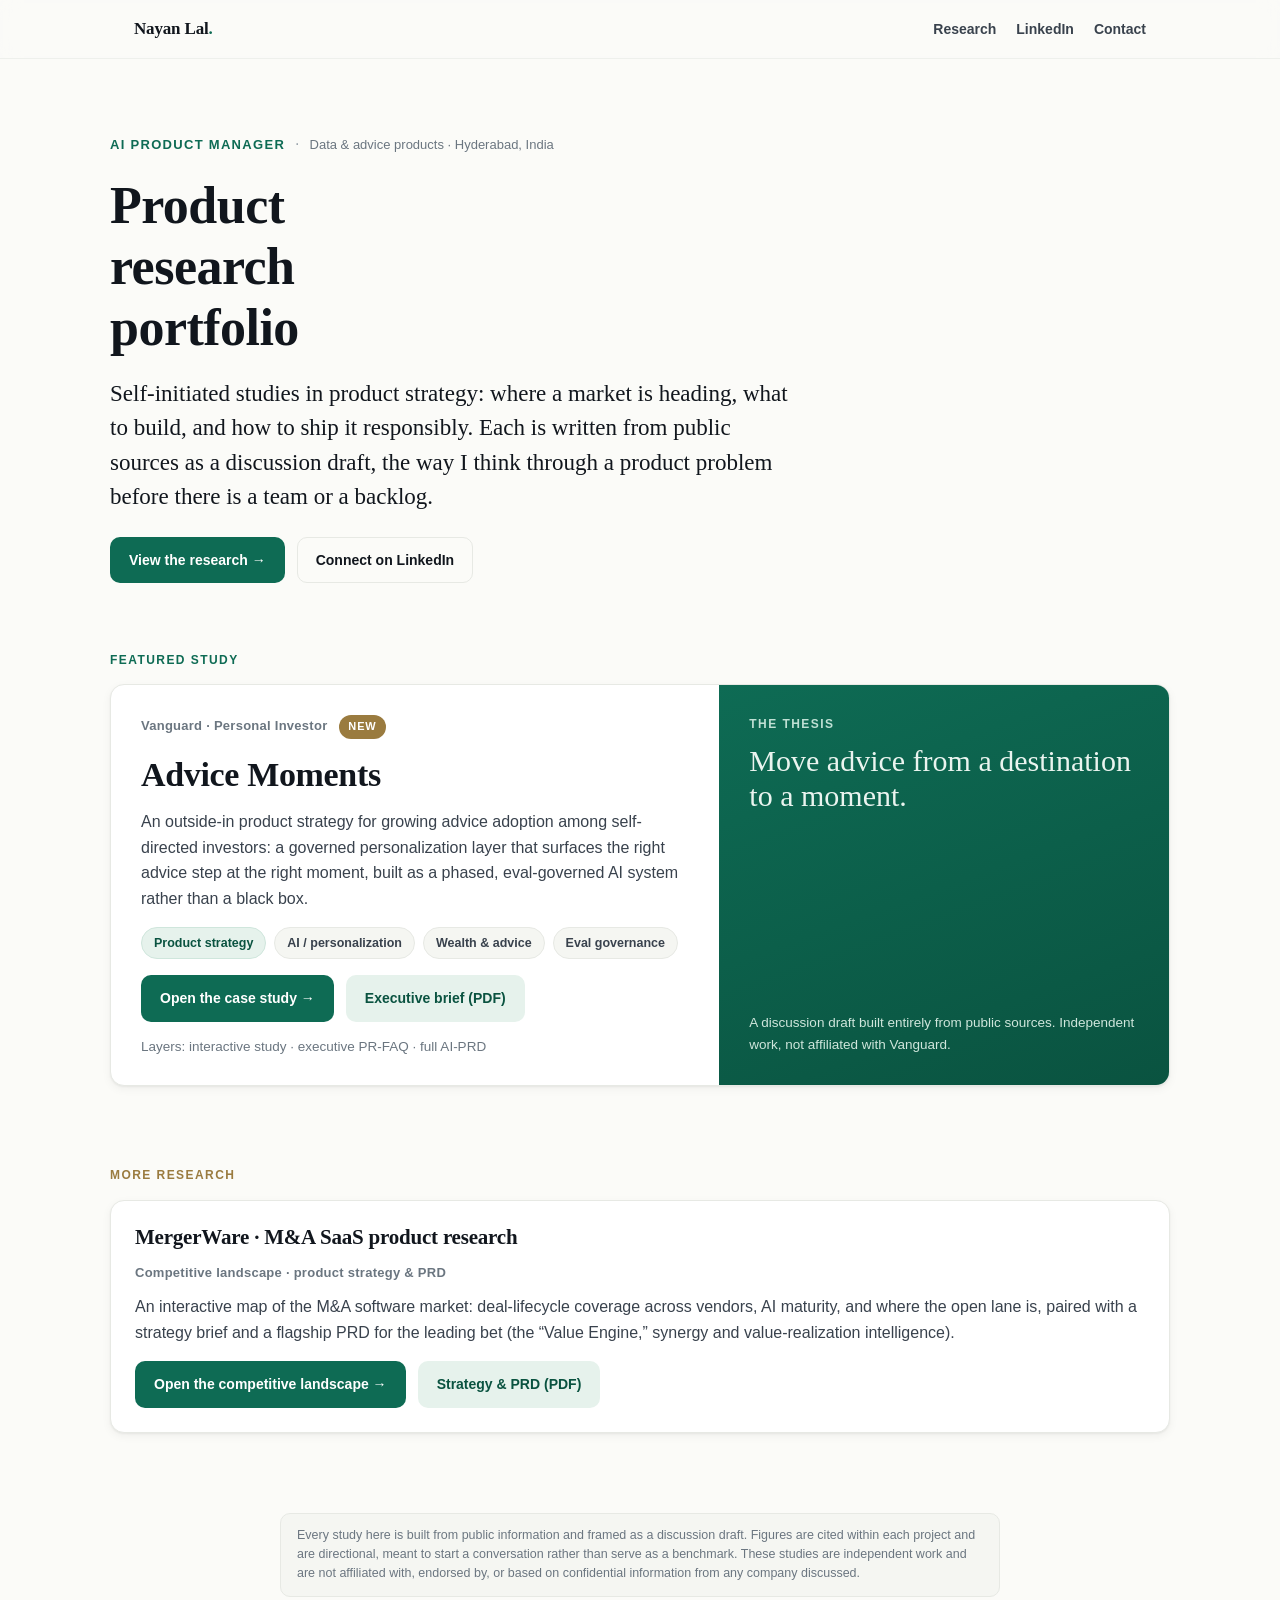
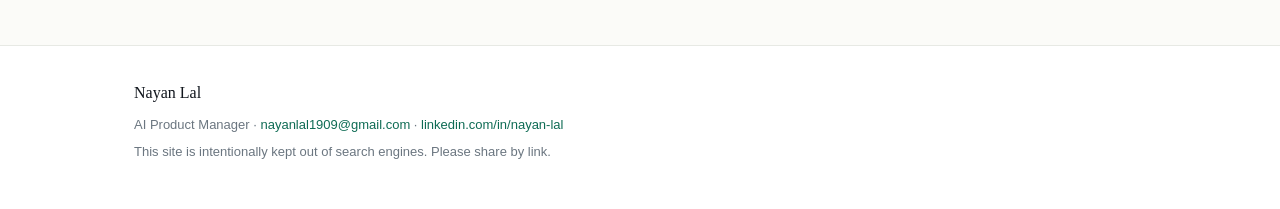
==== index.html @ 8f36b63a "Initialize pm-portfolio: design system, landing, Vanguard study; carry over MergerWare - Shared edit" ====
<!DOCTYPE html>
<html lang="en">
<head>
<meta charset="utf-8" />
<meta name="viewport" content="width=device-width, initial-scale=1" />
<meta name="robots" content="noindex" />
<title>Nayan Lal · Product research portfolio</title>
<meta name="description" content="Self-initiated product strategy and research studies by Nayan Lal, AI Product Manager. Built from public sources as discussion drafts." />
<link rel="preconnect" href="https://fonts.googleapis.com">
<link rel="stylesheet" href="./assets/site.css" />
<style>
  .hero{padding:72px 0 28px}
  .hero h1{max-width:14ch}
  .hero .lede{max-width:60ch;margin-bottom:22px}
  .ident{display:flex;align-items:baseline;gap:10px;flex-wrap:wrap;margin-bottom:18px}
  .ident .role{font-size:13px;font-weight:700;letter-spacing:.10em;text-transform:uppercase;color:var(--accent)}
  .ident .sep{color:var(--faint)}
  .ident .loc{font-size:13px;color:var(--muted)}
  .feature{display:grid;grid-template-columns:1.15fr .85fr;gap:0;overflow:hidden;padding:0}
  .feature .body{padding:30px 30px 28px}
  .feature .side{background:linear-gradient(160deg,#0e6b54,#0a5340);color:#eaf4ef;padding:30px;display:flex;flex-direction:column;justify-content:space-between}
  .feature .side .k{font-size:12px;font-weight:700;letter-spacing:.12em;text-transform:uppercase;color:#bfe0d4}
  .feature .side .big{font-family:var(--serif);font-size:30px;line-height:1.15;margin:10px 0 0}
  .feature .side .sub{font-size:13.5px;color:#cfe6dc;margin-top:auto;padding-top:18px}
  .feature h2{margin-top:6px}
  @media(max-width:760px){.feature{grid-template-columns:1fr}.feature .side{order:-1}}
  .label-new{display:inline-block;font-size:11px;font-weight:700;letter-spacing:.08em;text-transform:uppercase;color:#fff;background:var(--gold);padding:3px 9px;border-radius:999px;vertical-align:middle;margin-left:8px}
  .proj h2{font-size:21px}
  .links-row{display:flex;gap:18px;flex-wrap:wrap;margin-top:14px;font-size:13.5px;color:var(--muted)}
</style>
</head>
<body>

<header class="site-header">
  <div class="wrap bar">
    <div class="brand"><a href="./">Nayan Lal<span class="dot">.</span></a></div>
    <nav class="navlinks">
      <a href="#research">Research</a>
      <a class="hide-sm" href="https://www.linkedin.com/in/nayan-lal" target="_blank" rel="noopener">LinkedIn</a>
      <a href="mailto:nayanlal1909@gmail.com">Contact</a>
    </nav>
  </div>
</header>

<main>
  <section class="wrap hero">
    <div class="ident reveal">
      <span class="role">AI Product Manager</span>
      <span class="sep">·</span>
      <span class="loc">Data &amp; advice products · Hyderabad, India</span>
    </div>
    <h1 class="reveal">Product research portfolio</h1>
    <p class="lede reveal">Self-initiated studies in product strategy: where a market is heading, what to build, and how to ship it responsibly. Each is written from public sources as a discussion draft, the way I think through a product problem before there is a team or a backlog.</p>
    <div class="btns reveal">
      <a class="btn primary" href="#research">View the research →</a>
      <a class="btn line" href="https://www.linkedin.com/in/nayan-lal" target="_blank" rel="noopener">Connect on LinkedIn</a>
    </div>
  </section>

  <section class="wrap section--tight" id="research">
    <p class="eyebrow reveal">Featured study</p>

    <article class="card feature reveal">
      <div class="body">
        <p class="kicker">Vanguard · Personal Investor <span class="label-new">New</span></p>
        <h2>Advice Moments</h2>
        <p>An outside-in product strategy for growing advice adoption among self-directed investors: a governed personalization layer that surfaces the right advice step at the right moment, built as a phased, eval-governed AI system rather than a black box.</p>
        <div class="chips" style="margin-bottom:16px">
          <span class="chip accent">Product strategy</span>
          <span class="chip">AI / personalization</span>
          <span class="chip">Wealth &amp; advice</span>
          <span class="chip">Eval governance</span>
        </div>
        <div class="btns">
          <a class="btn primary" href="./research/vanguard/">Open the case study →</a>
          <a class="btn ghost" href="./research/vanguard/Nayan_Lal_Vanguard_Advice_Moments_Brief.pdf" target="_blank" rel="noopener">Executive brief (PDF)</a>
        </div>
        <div class="links-row">
          <span>Layers: interactive study · executive PR-FAQ · full AI-PRD</span>
        </div>
      </div>
      <div class="side">
        <div>
          <div class="k">The thesis</div>
          <div class="big">Move advice from a destination to a moment.</div>
        </div>
        <div class="sub">A discussion draft built entirely from public sources. Independent work, not affiliated with Vanguard.</div>
      </div>
    </article>
  </section>

  <section class="wrap section--tight">
    <p class="eyebrow gold reveal">More research</p>
    <article class="card proj reveal">
      <h2>MergerWare · M&amp;A SaaS product research</h2>
      <p class="kicker" style="margin-bottom:10px">Competitive landscape · product strategy &amp; PRD</p>
      <p>An interactive map of the M&amp;A software market: deal-lifecycle coverage across vendors, AI maturity, and where the open lane is, paired with a strategy brief and a flagship PRD for the leading bet (the “Value Engine,” synergy and value-realization intelligence).</p>
      <div class="btns">
        <a class="btn primary" href="./research/mergerware/">Open the competitive landscape →</a>
        <a class="btn ghost" href="./research/mergerware/MergerWare_Product_Strategy_and_PRD.pdf" target="_blank" rel="noopener">Strategy &amp; PRD (PDF)</a>
      </div>
    </article>
  </section>

  <section class="wrap section--tight">
    <div class="disclaimer read reveal">
      Every study here is built from public information and framed as a discussion draft. Figures are cited within each project and are directional, meant to start a conversation rather than serve as a benchmark. These studies are independent work and are not affiliated with, endorsed by, or based on confidential information from any company discussed.
    </div>
  </section>
</main>

<footer class="site-footer">
  <div class="wrap">
    <p style="color:var(--ink);font-family:var(--serif);font-size:16px;margin-bottom:10px">Nayan Lal</p>
    <p>AI Product Manager · <a href="mailto:nayanlal1909@gmail.com">nayanlal1909@gmail.com</a> · <a href="https://www.linkedin.com/in/nayan-lal" target="_blank" rel="noopener">linkedin.com/in/nayan-lal</a></p>
    <p>This site is intentionally kept out of search engines. Please share by link.</p>
  </div>
</footer>

<script>
  (function(){
    var els=document.querySelectorAll('.reveal');
    if(!('IntersectionObserver' in window)){els.forEach(function(e){e.classList.add('in')});return;}
    var io=new IntersectionObserver(function(entries){
      entries.forEach(function(en){if(en.isIntersecting){en.target.classList.add('in');io.unobserve(en.target);}});
    },{threshold:.12});
    els.forEach(function(e){io.observe(e)});
  })();
</script>
</body>
</html>
---- assets/site.css ----
/* pm-portfolio · shared design system
   Independent, finance-credible editorial style. No external dependencies. */

:root{
  /* color */
  --ink:#11161d;
  --ink-soft:#39424d;
  --muted:#6b7680;
  --faint:#9aa3ab;
  --line:#e7e9e4;
  --line-soft:#eef0ec;
  --paper:#fbfbf8;
  --surface:#ffffff;
  --surface-2:#f5f6f2;
  --accent:#0e6b54;        /* deep emerald */
  --accent-ink:#0a5340;
  --accent-soft:#e6f2ec;
  --gold:#9a7b3f;          /* restrained warm secondary */
  --gold-soft:#f3ecdd;
  --danger:#9a3b2f;
  /* type */
  --serif:"Charter","Iowan Old Style","Palatino Linotype",Georgia,"Times New Roman",serif;
  --sans:-apple-system,BlinkMacSystemFont,"Segoe UI",Roboto,Helvetica,Arial,sans-serif;
  --mono:"SF Mono",ui-monospace,"JetBrains Mono",Menlo,Consolas,monospace;
  /* shape */
  --r:14px;
  --r-sm:10px;
  --shadow:0 1px 2px rgba(17,22,29,.04),0 8px 28px rgba(17,22,29,.06);
  --shadow-sm:0 1px 2px rgba(17,22,29,.05),0 3px 10px rgba(17,22,29,.05);
  --maxw:1060px;
  --readw:720px;
}

*{box-sizing:border-box}
html{-webkit-text-size-adjust:100%}
body{
  margin:0;background:var(--paper);color:var(--ink);
  font-family:var(--sans);font-size:16px;line-height:1.6;
  -webkit-font-smoothing:antialiased;text-rendering:optimizeLegibility;
}
img{max-width:100%}
a{color:var(--accent);text-decoration:none}
a:hover{color:var(--accent-ink)}

/* layout */
.wrap{max-width:var(--maxw);margin:0 auto;padding:0 24px}
.read{max-width:var(--readw);margin:0 auto}
.section{padding:64px 0}
.section--tight{padding:40px 0}
.hr{height:1px;background:var(--line);border:0;margin:0}

/* type scale */
.eyebrow{font-family:var(--sans);font-size:12px;font-weight:700;letter-spacing:.12em;text-transform:uppercase;color:var(--accent);margin:0 0 14px}
.eyebrow.gold{color:var(--gold)}
h1,h2,h3,h4{font-family:var(--serif);font-weight:600;line-height:1.18;color:var(--ink);letter-spacing:-.01em}
h1{font-size:clamp(34px,5vw,52px);margin:0 0 18px}
h2{font-size:clamp(26px,3.4vw,34px);margin:0 0 14px}
h3{font-size:20px;margin:0 0 8px}
h4{font-size:16.5px;margin:0 0 6px}
p{margin:0 0 16px;color:var(--ink-soft)}
.lede{font-family:var(--serif);font-size:clamp(19px,2.2vw,23px);line-height:1.5;color:var(--ink);font-weight:400}
.muted{color:var(--muted)}
.small{font-size:13.5px}
.kicker{font-size:13px;font-weight:600;letter-spacing:.02em;color:var(--muted)}
strong{color:var(--ink);font-weight:650}

/* buttons */
.btns{display:flex;gap:12px;flex-wrap:wrap;align-items:center}
.btn{display:inline-flex;align-items:center;gap:8px;font-family:var(--sans);font-size:14px;font-weight:600;
  padding:11px 18px;border-radius:var(--r-sm);text-decoration:none;border:1px solid transparent;transition:.15s;cursor:pointer}
.btn.primary{background:var(--accent);color:#fff}
.btn.primary:hover{background:var(--accent-ink);color:#fff}
.btn.ghost{background:var(--accent-soft);color:var(--accent-ink)}
.btn.ghost:hover{background:#d8ebe2}
.btn.line{background:transparent;border-color:var(--line);color:var(--ink)}
.btn.line:hover{border-color:var(--accent);color:var(--accent-ink)}

/* cards + grids */
.card{background:var(--surface);border:1px solid var(--line);border-radius:var(--r);padding:24px;box-shadow:var(--shadow-sm)}
.grid{display:grid;gap:18px}
.g2{grid-template-columns:repeat(2,1fr)}
.g3{grid-template-columns:repeat(3,1fr)}
@media(max-width:760px){.g2,.g3{grid-template-columns:1fr}}

/* chips */
.chips{display:flex;gap:8px;flex-wrap:wrap}
.chip{display:inline-block;font-size:12.5px;font-weight:600;color:var(--ink-soft);
  background:var(--surface-2);border:1px solid var(--line);border-radius:999px;padding:5px 12px}
.chip.accent{background:var(--accent-soft);border-color:#cfe6dc;color:var(--accent-ink)}

/* site header */
.site-header{position:sticky;top:0;z-index:50;background:rgba(251,251,248,.82);
  backdrop-filter:saturate(140%) blur(10px);border-bottom:1px solid var(--line-soft)}
.site-header .bar{display:flex;align-items:center;justify-content:space-between;height:58px}
.brand{font-family:var(--serif);font-weight:600;font-size:17px;color:var(--ink);letter-spacing:-.01em}
.brand a{color:inherit}
.brand .dot{color:var(--accent)}
.navlinks{display:flex;gap:20px;align-items:center}
.navlinks a{font-size:14px;font-weight:550;color:var(--ink-soft)}
.navlinks a:hover{color:var(--accent-ink)}
@media(max-width:640px){.navlinks{gap:14px}.navlinks .hide-sm{display:none}}

/* disclaimer banner */
.disclaimer{font-size:12.5px;color:var(--muted);background:var(--surface-2);
  border:1px solid var(--line);border-radius:var(--r-sm);padding:12px 16px;line-height:1.55}

/* footer */
.site-footer{border-top:1px solid var(--line);margin-top:8px;background:var(--surface)}
.site-footer .wrap{padding-top:34px;padding-bottom:40px}
.site-footer p{font-size:13px;color:var(--muted);margin:0 0 6px}

/* reveal on scroll */
.reveal{opacity:0;transform:translateY(16px);transition:opacity .6s ease,transform .6s ease}
.reveal.in{opacity:1;transform:none}
@media(prefers-reduced-motion:reduce){.reveal{opacity:1;transform:none;transition:none}}

/* reading progress (case study / docs) */
.progress{position:fixed;top:0;left:0;height:3px;width:0;background:var(--accent);z-index:60;transition:width .1s linear}
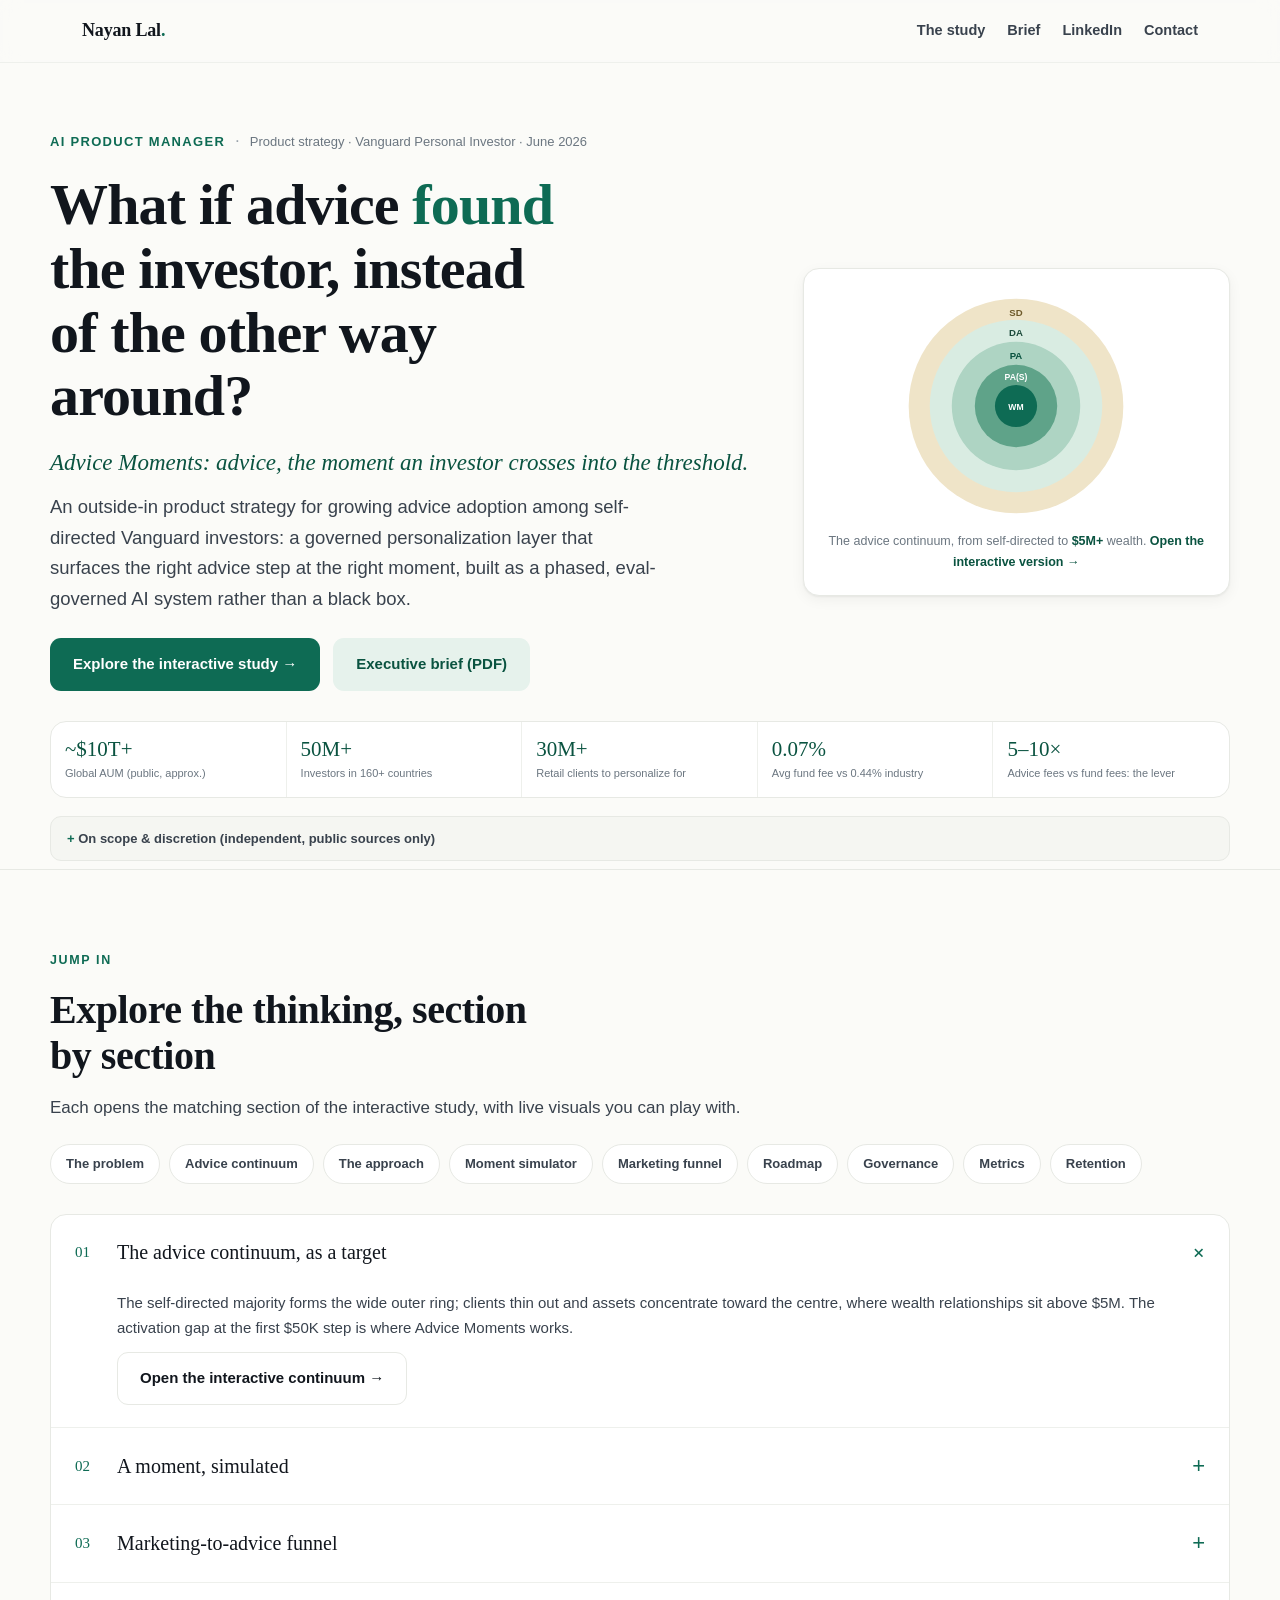
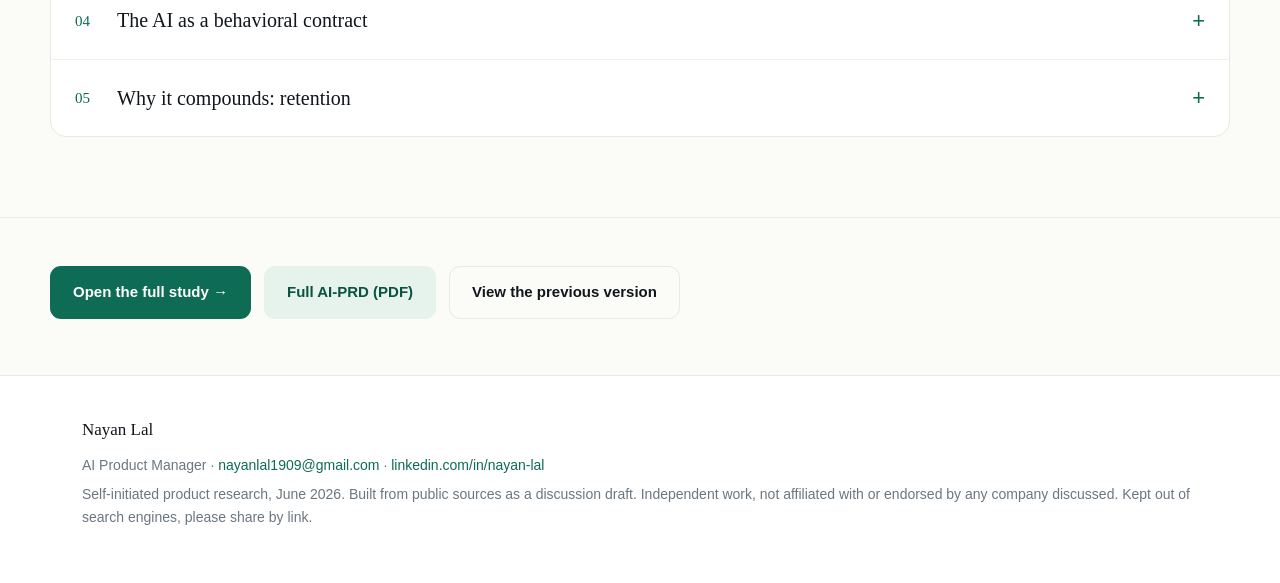
==== commit 9816d566: "v2: Vanguard-only landing, wider responsive UI, funnel + churn, ring labels, scroll nav - Landing re" ====
--- a/index.html
+++ b/index.html
@@ -4,29 +4,51 @@
 <meta charset="utf-8" />
 <meta name="viewport" content="width=device-width, initial-scale=1" />
 <meta name="robots" content="noindex" />
-<title>Nayan Lal · Product research portfolio</title>
-<meta name="description" content="Self-initiated product strategy and research studies by Nayan Lal, AI Product Manager. Built from public sources as discussion drafts." />
-<link rel="preconnect" href="https://fonts.googleapis.com">
+<title>Advice Moments · Nayan Lal · product strategy for Vanguard advice growth</title>
+<meta name="description" content="Advice Moments: an outside-in product strategy for growing advice adoption among self-directed Vanguard investors. Built from public sources as a discussion draft by Nayan Lal, AI Product Manager." />
 <link rel="stylesheet" href="./assets/site.css" />
 <style>
-  .hero{padding:72px 0 28px}
-  .hero h1{max-width:14ch}
-  .hero .lede{max-width:60ch;margin-bottom:22px}
-  .ident{display:flex;align-items:baseline;gap:10px;flex-wrap:wrap;margin-bottom:18px}
-  .ident .role{font-size:13px;font-weight:700;letter-spacing:.10em;text-transform:uppercase;color:var(--accent)}
-  .ident .sep{color:var(--faint)}
-  .ident .loc{font-size:13px;color:var(--muted)}
-  .feature{display:grid;grid-template-columns:1.15fr .85fr;gap:0;overflow:hidden;padding:0}
-  .feature .body{padding:30px 30px 28px}
-  .feature .side{background:linear-gradient(160deg,#0e6b54,#0a5340);color:#eaf4ef;padding:30px;display:flex;flex-direction:column;justify-content:space-between}
-  .feature .side .k{font-size:12px;font-weight:700;letter-spacing:.12em;text-transform:uppercase;color:#bfe0d4}
-  .feature .side .big{font-family:var(--serif);font-size:30px;line-height:1.15;margin:10px 0 0}
-  .feature .side .sub{font-size:13.5px;color:#cfe6dc;margin-top:auto;padding-top:18px}
-  .feature h2{margin-top:6px}
-  @media(max-width:760px){.feature{grid-template-columns:1fr}.feature .side{order:-1}}
-  .label-new{display:inline-block;font-size:11px;font-weight:700;letter-spacing:.08em;text-transform:uppercase;color:#fff;background:var(--gold);padding:3px 9px;border-radius:999px;vertical-align:middle;margin-left:8px}
-  .proj h2{font-size:21px}
-  .links-row{display:flex;gap:18px;flex-wrap:wrap;margin-top:14px;font-size:13.5px;color:var(--muted)}
+  .hero{padding:64px 0 8px}
+  .hero .ident{display:flex;align-items:baseline;gap:10px;flex-wrap:wrap;margin-bottom:18px}
+  .hero .ident .role{font-size:13px;font-weight:700;letter-spacing:.10em;text-transform:uppercase;color:var(--accent)}
+  .hero .ident .sep{color:var(--faint)} .hero .ident .loc{font-size:13px;color:var(--muted)}
+  .hook{font-family:var(--serif);font-size:clamp(34px,5vw,58px);line-height:1.1;letter-spacing:-.015em;margin:0 0 16px;max-width:18ch}
+  .hook .em{color:var(--accent)}
+  .tagline{font-family:var(--serif);font-style:italic;font-size:clamp(18px,2vw,23px);color:var(--accent-ink);margin:0 0 10px}
+  .hsub{font-size:clamp(16px,1.6vw,18.5px);color:var(--ink-soft);max-width:60ch;margin:0 0 24px}
+  .hgrid{display:grid;grid-template-columns:1.25fr .75fr;gap:40px;align-items:center}
+  @media(max-width:880px){.hgrid{grid-template-columns:1fr;gap:26px}}
+  /* mini continuum teaser */
+  .mini{display:block;text-decoration:none;border:1px solid var(--line);border-radius:var(--r);background:var(--surface);padding:22px;box-shadow:var(--shadow-sm);transition:.15s}
+  .mini:hover{box-shadow:var(--shadow);border-color:#cfe6dc}
+  .mini svg{width:100%;max-width:230px;height:auto;display:block;margin:0 auto 10px}
+  .mini .cap{font-size:12.5px;color:var(--muted);text-align:center}
+  .mini .cap b{color:var(--accent-ink)}
+  /* stat band */
+  .stats{display:grid;grid-template-columns:repeat(5,1fr);border:1px solid var(--line);border-radius:var(--r);overflow:hidden;background:var(--surface);margin:30px 0 18px}
+  .stats .s{padding:16px 14px;border-right:1px solid var(--line-soft)}
+  .stats .s:last-child{border-right:none}
+  .stats .v{font-family:var(--serif);font-size:21px;color:var(--accent-ink);line-height:1.05}
+  .stats .l{font-size:11px;color:var(--muted);margin-top:6px;line-height:1.35}
+  @media(max-width:760px){.stats{grid-template-columns:repeat(2,1fr)}.stats .s{border-bottom:1px solid var(--line-soft)}}
+  /* jump pills */
+  .pills{display:flex;gap:9px;flex-wrap:wrap}
+  .pills a{font-size:13px;font-weight:600;color:var(--ink-soft);background:var(--surface);border:1px solid var(--line);border-radius:999px;padding:8px 15px;transition:.12s}
+  .pills a:hover{border-color:var(--accent);color:var(--accent-ink);background:var(--accent-soft)}
+  /* accordion */
+  .acc{border:1px solid var(--line);border-radius:var(--r);overflow:hidden;background:var(--surface)}
+  .acc details{border-bottom:1px solid var(--line-soft)}
+  .acc details:last-child{border-bottom:none}
+  .acc summary{cursor:pointer;list-style:none;display:flex;align-items:center;gap:16px;padding:20px 24px;transition:.12s}
+  .acc summary::-webkit-details-marker{display:none}
+  .acc summary:hover{background:var(--surface-2)}
+  .acc .ix{font-family:var(--serif);font-size:15px;color:var(--accent);min-width:26px}
+  .acc .st{font-family:var(--serif);font-size:20px;color:var(--ink);flex:1}
+  .acc .pl{color:var(--accent);font-size:22px;font-weight:400;transition:.2s}
+  .acc details[open] .pl{transform:rotate(45deg)}
+  .acc .panel{padding:0 24px 22px 66px}
+  .acc .panel p{font-size:15px;color:var(--ink-soft);margin:0 0 12px}
+  @media(max-width:560px){.acc .panel{padding:0 20px 20px 20px}.acc summary{padding:16px 18px}}
 </style>
 </head>
 <body>
@@ -35,8 +57,9 @@
   <div class="wrap bar">
     <div class="brand"><a href="./">Nayan Lal<span class="dot">.</span></a></div>
     <nav class="navlinks">
-      <a href="#research">Research</a>
-      <a class="hide-sm" href="https://www.linkedin.com/in/nayan-lal" target="_blank" rel="noopener">LinkedIn</a>
+      <a href="./research/vanguard/">The study</a>
+      <a class="hide-sm" href="./research/vanguard/Nayan_Lal_Vanguard_Advice_Moments_Brief.pdf" target="_blank" rel="noopener">Brief</a>
+      <a href="https://www.linkedin.com/in/nayan-lal" target="_blank" rel="noopener">LinkedIn</a>
       <a href="mailto:nayanlal1909@gmail.com">Contact</a>
     </nav>
   </div>
@@ -45,86 +68,135 @@
 <main>
   <section class="wrap hero">
     <div class="ident reveal">
-      <span class="role">AI Product Manager</span>
-      <span class="sep">·</span>
-      <span class="loc">Data &amp; advice products · Hyderabad, India</span>
-    </div>
-    <h1 class="reveal">Product research portfolio</h1>
-    <p class="lede reveal">Self-initiated studies in product strategy: where a market is heading, what to build, and how to ship it responsibly. Each is written from public sources as a discussion draft, the way I think through a product problem before there is a team or a backlog.</p>
+      <span class="role">AI Product Manager</span><span class="sep">·</span>
+      <span class="loc">Product strategy · Vanguard Personal Investor · June 2026</span>
+    </div>
+    <div class="hgrid">
+      <div>
+        <h1 class="hook reveal">What if advice <span class="em">found</span> the investor, instead of the other way around?</h1>
+        <p class="tagline reveal">Advice Moments: advice, the moment an investor crosses into the threshold.</p>
+        <p class="hsub reveal">An outside-in product strategy for growing advice adoption among self-directed Vanguard investors: a governed personalization layer that surfaces the right advice step at the right moment, built as a phased, eval-governed AI system rather than a black box.</p>
+        <div class="btns reveal">
+          <a class="btn primary" href="./research/vanguard/">Explore the interactive study →</a>
+          <a class="btn ghost" href="./research/vanguard/Nayan_Lal_Vanguard_Advice_Moments_Brief.pdf" target="_blank" rel="noopener">Executive brief (PDF)</a>
+        </div>
+      </div>
+      <a class="mini reveal" href="./research/vanguard/#continuum" aria-label="The advice continuum, interactive in the study">
+        <svg viewBox="0 0 240 240" xmlns="http://www.w3.org/2000/svg" role="img" aria-label="Concentric advice continuum">
+          <circle cx="120" cy="120" r="112" fill="#efe4c8"></circle>
+          <circle cx="120" cy="120" r="90"  fill="#d9ece2"></circle>
+          <circle cx="120" cy="120" r="67"  fill="#aed4c3"></circle>
+          <circle cx="120" cy="120" r="43"  fill="#5fa389"></circle>
+          <circle cx="120" cy="120" r="22"  fill="#0e6b54"></circle>
+          <g text-anchor="middle" font-weight="700" font-family="-apple-system,Segoe UI,Roboto,sans-serif">
+            <text x="120" y="26" font-size="10" fill="#6e5a2a">SD</text>
+            <text x="120" y="47" font-size="10" fill="#1b4a3b">DA</text>
+            <text x="120" y="71" font-size="10" fill="#0a5340">PA</text>
+            <text x="120" y="93" font-size="9" fill="#ffffff">PA(S)</text>
+            <text x="120" y="124" font-size="9" fill="#ffffff">WM</text>
+          </g>
+        </svg>
+        <div class="cap">The advice continuum, from self-directed to <b>$5M+</b> wealth. <b>Open the interactive version →</b></div>
+      </a>
+    </div>
+
+    <div class="stats reveal">
+      <div class="s"><div class="v">~$10T+</div><div class="l">Global AUM (public, approx.)</div></div>
+      <div class="s"><div class="v">50M+</div><div class="l">Investors in 160+ countries</div></div>
+      <div class="s"><div class="v">30M+</div><div class="l">Retail clients to personalize for</div></div>
+      <div class="s"><div class="v">0.07%</div><div class="l">Avg fund fee vs 0.44% industry</div></div>
+      <div class="s"><div class="v">5–10×</div><div class="l">Advice fees vs fund fees: the lever</div></div>
+    </div>
+    <details class="disc-c reveal">
+      <summary>On scope &amp; discretion (independent, public sources only)</summary>
+      <div class="body">An independent thinking exercise built entirely from publicly available information. Not affiliated with, endorsed by, or based on any confidential information from Vanguard. Thresholds and fees are public; proportions and illustrative figures are directional, meant to frame a conversation.</div>
+    </details>
+  </section>
+
+  <hr class="hr" />
+
+  <section class="wrap section">
+    <p class="eyebrow reveal">Jump in</p>
+    <h2 class="reveal" style="max-width:24ch">Explore the thinking, section by section</h2>
+    <p class="read reveal" style="margin-left:0;margin-bottom:22px">Each opens the matching section of the interactive study, with live visuals you can play with.</p>
+    <div class="pills reveal" style="margin-bottom:30px">
+      <a href="./research/vanguard/#problem">The problem</a>
+      <a href="./research/vanguard/#continuum">Advice continuum</a>
+      <a href="./research/vanguard/#approach">The approach</a>
+      <a href="./research/vanguard/#try">Moment simulator</a>
+      <a href="./research/vanguard/#funnel">Marketing funnel</a>
+      <a href="./research/vanguard/#roadmap">Roadmap</a>
+      <a href="./research/vanguard/#contract">Governance</a>
+      <a href="./research/vanguard/#metrics">Metrics</a>
+      <a href="./research/vanguard/#churn">Retention</a>
+    </div>
+
+    <div class="acc reveal">
+      <details open>
+        <summary><span class="ix">01</span><span class="st">The advice continuum, as a target</span><span class="pl">+</span></summary>
+        <div class="panel">
+          <p>The self-directed majority forms the wide outer ring; clients thin out and assets concentrate toward the centre, where wealth relationships sit above $5M. The activation gap at the first $50K step is where Advice Moments works.</p>
+          <a class="btn line" href="./research/vanguard/#continuum">Open the interactive continuum →</a>
+        </div>
+      </details>
+      <details>
+        <summary><span class="ix">02</span><span class="st">A moment, simulated</span><span class="pl">+</span></summary>
+        <div class="panel">
+          <p>Drag an investor's balance and pick a life event. Watch eligibility cross Vanguard's real public thresholds ($50K / $500K / $5M) and the governed nudge fire, or deliberately suppress itself below the benefit threshold.</p>
+          <a class="btn line" href="./research/vanguard/#try">Try the simulator →</a>
+        </div>
+      </details>
+      <details>
+        <summary><span class="ix">03</span><span class="st">Marketing-to-advice funnel</span><span class="pl">+</span></summary>
+        <div class="panel">
+          <p>The operating view in the team's own language: MGL → MQL → inbound advisor call → implementations, split across DA / PA / PAS. The campaign-measurement layer I have built and instrumented before.</p>
+          <a class="btn line" href="./research/vanguard/#funnel">Open the funnel →</a>
+        </div>
+      </details>
+      <details>
+        <summary><span class="ix">04</span><span class="st">The AI as a behavioral contract</span><span class="pl">+</span></summary>
+        <div class="panel">
+          <p>Eval-driven acceptance thresholds, failure modes with detection and recovery, and Reg BI / fiduciary / EU AI Act-style governance. The part most specs skip, and the one a regulated, fiduciary product needs most.</p>
+          <a class="btn line" href="./research/vanguard/#contract">Open governance →</a>
+        </div>
+      </details>
+      <details>
+        <summary><span class="ix">05</span><span class="st">Why it compounds: retention</span><span class="pl">+</span></summary>
+        <div class="panel">
+          <p>Advised relationships churn far less than self-directed accounts, so every appropriate match also lifts retention. A churn-propensity model can flag at-risk relationships for proactive outreach.</p>
+          <a class="btn line" href="./research/vanguard/#churn">See the retention view →</a>
+        </div>
+      </details>
+    </div>
+  </section>
+
+  <hr class="hr" />
+
+  <section class="wrap section--tight">
     <div class="btns reveal">
-      <a class="btn primary" href="#research">View the research →</a>
-      <a class="btn line" href="https://www.linkedin.com/in/nayan-lal" target="_blank" rel="noopener">Connect on LinkedIn</a>
-    </div>
-  </section>
-
-  <section class="wrap section--tight" id="research">
-    <p class="eyebrow reveal">Featured study</p>
-
-    <article class="card feature reveal">
-      <div class="body">
-        <p class="kicker">Vanguard · Personal Investor <span class="label-new">New</span></p>
-        <h2>Advice Moments</h2>
-        <p>An outside-in product strategy for growing advice adoption among self-directed investors: a governed personalization layer that surfaces the right advice step at the right moment, built as a phased, eval-governed AI system rather than a black box.</p>
-        <div class="chips" style="margin-bottom:16px">
-          <span class="chip accent">Product strategy</span>
-          <span class="chip">AI / personalization</span>
-          <span class="chip">Wealth &amp; advice</span>
-          <span class="chip">Eval governance</span>
-        </div>
-        <div class="btns">
-          <a class="btn primary" href="./research/vanguard/">Open the case study →</a>
-          <a class="btn ghost" href="./research/vanguard/Nayan_Lal_Vanguard_Advice_Moments_Brief.pdf" target="_blank" rel="noopener">Executive brief (PDF)</a>
-        </div>
-        <div class="links-row">
-          <span>Layers: interactive study · executive PR-FAQ · full AI-PRD</span>
-        </div>
-      </div>
-      <div class="side">
-        <div>
-          <div class="k">The thesis</div>
-          <div class="big">Move advice from a destination to a moment.</div>
-        </div>
-        <div class="sub">A discussion draft built entirely from public sources. Independent work, not affiliated with Vanguard.</div>
-      </div>
-    </article>
-  </section>
-
-  <section class="wrap section--tight">
-    <p class="eyebrow gold reveal">More research</p>
-    <article class="card proj reveal">
-      <h2>MergerWare · M&amp;A SaaS product research</h2>
-      <p class="kicker" style="margin-bottom:10px">Competitive landscape · product strategy &amp; PRD</p>
-      <p>An interactive map of the M&amp;A software market: deal-lifecycle coverage across vendors, AI maturity, and where the open lane is, paired with a strategy brief and a flagship PRD for the leading bet (the “Value Engine,” synergy and value-realization intelligence).</p>
-      <div class="btns">
-        <a class="btn primary" href="./research/mergerware/">Open the competitive landscape →</a>
-        <a class="btn ghost" href="./research/mergerware/MergerWare_Product_Strategy_and_PRD.pdf" target="_blank" rel="noopener">Strategy &amp; PRD (PDF)</a>
-      </div>
-    </article>
-  </section>
-
-  <section class="wrap section--tight">
-    <div class="disclaimer read reveal">
-      Every study here is built from public information and framed as a discussion draft. Figures are cited within each project and are directional, meant to start a conversation rather than serve as a benchmark. These studies are independent work and are not affiliated with, endorsed by, or based on confidential information from any company discussed.
+      <a class="btn primary" href="./research/vanguard/">Open the full study →</a>
+      <a class="btn ghost" href="./research/vanguard/Nayan_Lal_Vanguard_Advice_Moments_PRD.pdf" target="_blank" rel="noopener">Full AI-PRD (PDF)</a>
+      <a class="btn line" href="./research/vanguard/v1/">View the previous version</a>
     </div>
   </section>
 </main>
 
 <footer class="site-footer">
   <div class="wrap">
-    <p style="color:var(--ink);font-family:var(--serif);font-size:16px;margin-bottom:10px">Nayan Lal</p>
+    <p style="color:var(--ink);font-family:var(--serif);font-size:17px;margin-bottom:10px">Nayan Lal</p>
     <p>AI Product Manager · <a href="mailto:nayanlal1909@gmail.com">nayanlal1909@gmail.com</a> · <a href="https://www.linkedin.com/in/nayan-lal" target="_blank" rel="noopener">linkedin.com/in/nayan-lal</a></p>
-    <p>This site is intentionally kept out of search engines. Please share by link.</p>
+    <p>Self-initiated product research, June 2026. Built from public sources as a discussion draft. Independent work, not affiliated with or endorsed by any company discussed. Kept out of search engines, please share by link.</p>
   </div>
 </footer>
 
 <script>
   (function(){
     var els=document.querySelectorAll('.reveal');
-    if(!('IntersectionObserver' in window)){els.forEach(function(e){e.classList.add('in')});return;}
-    var io=new IntersectionObserver(function(entries){
-      entries.forEach(function(en){if(en.isIntersecting){en.target.classList.add('in');io.unobserve(en.target);}});
-    },{threshold:.12});
-    els.forEach(function(e){io.observe(e)});
+    if('IntersectionObserver' in window){
+      var io=new IntersectionObserver(function(es){es.forEach(function(e){if(e.isIntersecting){e.target.classList.add('in');io.unobserve(e.target);}});},{threshold:0.01,rootMargin:'0px 0px -6% 0px'});
+      els.forEach(function(e){io.observe(e)});
+      setTimeout(function(){els.forEach(function(e){if(e.getBoundingClientRect().top<window.innerHeight){e.classList.add('in');}});},1200);
+    } else { els.forEach(function(e){e.classList.add('in')}); }
   })();
 </script>
 </body>
--- a/assets/site.css
+++ b/assets/site.css
@@ -1,5 +1,6 @@
 /* pm-portfolio · shared design system
-   Independent, finance-credible editorial style. No external dependencies. */
+   Independent, finance-credible editorial style. No external dependencies.
+   Tuned for large desktop monitors and mobile alike. */
 
 :root{
   /* color */
@@ -23,19 +24,20 @@
   --sans:-apple-system,BlinkMacSystemFont,"Segoe UI",Roboto,Helvetica,Arial,sans-serif;
   --mono:"SF Mono",ui-monospace,"JetBrains Mono",Menlo,Consolas,monospace;
   /* shape */
-  --r:14px;
-  --r-sm:10px;
-  --shadow:0 1px 2px rgba(17,22,29,.04),0 8px 28px rgba(17,22,29,.06);
-  --shadow-sm:0 1px 2px rgba(17,22,29,.05),0 3px 10px rgba(17,22,29,.05);
-  --maxw:1060px;
-  --readw:720px;
+  --r:16px;
+  --r-sm:11px;
+  --shadow:0 1px 2px rgba(17,22,29,.04),0 10px 34px rgba(17,22,29,.07);
+  --shadow-sm:0 1px 2px rgba(17,22,29,.05),0 4px 14px rgba(17,22,29,.05);
+  --maxw:1180px;
+  --wide:1340px;
+  --readw:780px;
 }
 
 *{box-sizing:border-box}
-html{-webkit-text-size-adjust:100%}
+html{-webkit-text-size-adjust:100%;scroll-behavior:smooth}
 body{
   margin:0;background:var(--paper);color:var(--ink);
-  font-family:var(--sans);font-size:16px;line-height:1.6;
+  font-family:var(--sans);font-size:17px;line-height:1.65;
   -webkit-font-smoothing:antialiased;text-rendering:optimizeLegibility;
 }
 img{max-width:100%}
@@ -43,31 +45,37 @@
 a:hover{color:var(--accent-ink)}
 
 /* layout */
-.wrap{max-width:var(--maxw);margin:0 auto;padding:0 24px}
-.read{max-width:var(--readw);margin:0 auto}
-.section{padding:64px 0}
-.section--tight{padding:40px 0}
+.wrap{max-width:var(--maxw);margin:0 auto;padding:0 32px}
+.wrap.wide{max-width:var(--wide)}
+.read{max-width:var(--readw)}
+.section{padding:80px 0}
+.section--tight{padding:48px 0}
 .hr{height:1px;background:var(--line);border:0;margin:0}
+@media(max-width:760px){
+  .wrap{padding:0 20px}
+  .section{padding:52px 0}
+  .section--tight{padding:34px 0}
+}
 
 /* type scale */
-.eyebrow{font-family:var(--sans);font-size:12px;font-weight:700;letter-spacing:.12em;text-transform:uppercase;color:var(--accent);margin:0 0 14px}
+.eyebrow{font-family:var(--sans);font-size:12.5px;font-weight:700;letter-spacing:.13em;text-transform:uppercase;color:var(--accent);margin:0 0 16px}
 .eyebrow.gold{color:var(--gold)}
-h1,h2,h3,h4{font-family:var(--serif);font-weight:600;line-height:1.18;color:var(--ink);letter-spacing:-.01em}
-h1{font-size:clamp(34px,5vw,52px);margin:0 0 18px}
-h2{font-size:clamp(26px,3.4vw,34px);margin:0 0 14px}
-h3{font-size:20px;margin:0 0 8px}
-h4{font-size:16.5px;margin:0 0 6px}
-p{margin:0 0 16px;color:var(--ink-soft)}
-.lede{font-family:var(--serif);font-size:clamp(19px,2.2vw,23px);line-height:1.5;color:var(--ink);font-weight:400}
+h1,h2,h3,h4{font-family:var(--serif);font-weight:600;line-height:1.14;color:var(--ink);letter-spacing:-.012em}
+h1{font-size:clamp(38px,5.4vw,62px);margin:0 0 20px}
+h2{font-size:clamp(28px,3.6vw,40px);margin:0 0 16px}
+h3{font-size:22px;margin:0 0 8px}
+h4{font-size:17px;margin:0 0 6px}
+p{margin:0 0 18px;color:var(--ink-soft)}
+.lede{font-family:var(--serif);font-size:clamp(20px,2.3vw,26px);line-height:1.5;color:var(--ink);font-weight:400}
 .muted{color:var(--muted)}
-.small{font-size:13.5px}
-.kicker{font-size:13px;font-weight:600;letter-spacing:.02em;color:var(--muted)}
+.small{font-size:14px}
+.kicker{font-size:13.5px;font-weight:600;letter-spacing:.02em;color:var(--muted)}
 strong{color:var(--ink);font-weight:650}
 
 /* buttons */
-.btns{display:flex;gap:12px;flex-wrap:wrap;align-items:center}
-.btn{display:inline-flex;align-items:center;gap:8px;font-family:var(--sans);font-size:14px;font-weight:600;
-  padding:11px 18px;border-radius:var(--r-sm);text-decoration:none;border:1px solid transparent;transition:.15s;cursor:pointer}
+.btns{display:flex;gap:13px;flex-wrap:wrap;align-items:center}
+.btn{display:inline-flex;align-items:center;gap:8px;font-family:var(--sans);font-size:15px;font-weight:600;
+  padding:13px 22px;border-radius:var(--r-sm);text-decoration:none;border:1px solid transparent;transition:.15s;cursor:pointer}
 .btn.primary{background:var(--accent);color:#fff}
 .btn.primary:hover{background:var(--accent-ink);color:#fff}
 .btn.ghost{background:var(--accent-soft);color:var(--accent-ink)}
@@ -76,43 +84,63 @@
 .btn.line:hover{border-color:var(--accent);color:var(--accent-ink)}
 
 /* cards + grids */
-.card{background:var(--surface);border:1px solid var(--line);border-radius:var(--r);padding:24px;box-shadow:var(--shadow-sm)}
-.grid{display:grid;gap:18px}
+.card{background:var(--surface);border:1px solid var(--line);border-radius:var(--r);padding:28px;box-shadow:var(--shadow-sm)}
+.grid{display:grid;gap:20px}
 .g2{grid-template-columns:repeat(2,1fr)}
 .g3{grid-template-columns:repeat(3,1fr)}
-@media(max-width:760px){.g2,.g3{grid-template-columns:1fr}}
+.g4{grid-template-columns:repeat(4,1fr)}
+@media(max-width:900px){.g4{grid-template-columns:repeat(2,1fr)}}
+@media(max-width:760px){.g2,.g3,.g4{grid-template-columns:1fr}.card{padding:22px}}
 
 /* chips */
-.chips{display:flex;gap:8px;flex-wrap:wrap}
-.chip{display:inline-block;font-size:12.5px;font-weight:600;color:var(--ink-soft);
-  background:var(--surface-2);border:1px solid var(--line);border-radius:999px;padding:5px 12px}
+.chips{display:flex;gap:9px;flex-wrap:wrap}
+.chip{display:inline-block;font-size:13px;font-weight:600;color:var(--ink-soft);
+  background:var(--surface-2);border:1px solid var(--line);border-radius:999px;padding:6px 14px}
 .chip.accent{background:var(--accent-soft);border-color:#cfe6dc;color:var(--accent-ink)}
 
 /* site header */
 .site-header{position:sticky;top:0;z-index:50;background:rgba(251,251,248,.82);
   backdrop-filter:saturate(140%) blur(10px);border-bottom:1px solid var(--line-soft)}
-.site-header .bar{display:flex;align-items:center;justify-content:space-between;height:58px}
-.brand{font-family:var(--serif);font-weight:600;font-size:17px;color:var(--ink);letter-spacing:-.01em}
+.site-header .bar{display:flex;align-items:center;justify-content:space-between;height:62px}
+.brand{font-family:var(--serif);font-weight:600;font-size:18px;color:var(--ink);letter-spacing:-.01em}
 .brand a{color:inherit}
 .brand .dot{color:var(--accent)}
-.navlinks{display:flex;gap:20px;align-items:center}
-.navlinks a{font-size:14px;font-weight:550;color:var(--ink-soft)}
+.navlinks{display:flex;gap:22px;align-items:center}
+.navlinks a{font-size:14.5px;font-weight:550;color:var(--ink-soft)}
 .navlinks a:hover{color:var(--accent-ink)}
 @media(max-width:640px){.navlinks{gap:14px}.navlinks .hide-sm{display:none}}
 
 /* disclaimer banner */
-.disclaimer{font-size:12.5px;color:var(--muted);background:var(--surface-2);
-  border:1px solid var(--line);border-radius:var(--r-sm);padding:12px 16px;line-height:1.55}
+.disclaimer{font-size:13px;color:var(--muted);background:var(--surface-2);
+  border:1px solid var(--line);border-radius:var(--r-sm);padding:13px 16px;line-height:1.55}
+
+/* collapsible disclaimer */
+details.disc-c{font-size:13px;color:var(--muted);border:1px solid var(--line);border-radius:var(--r-sm);background:var(--surface-2);padding:0}
+details.disc-c summary{cursor:pointer;padding:11px 16px;font-weight:600;color:var(--ink-soft);list-style:none}
+details.disc-c summary::-webkit-details-marker{display:none}
+details.disc-c summary::before{content:"+ ";color:var(--accent);font-weight:700}
+details.disc-c[open] summary::before{content:"– "}
+details.disc-c .body{padding:0 16px 13px;line-height:1.55}
 
 /* footer */
 .site-footer{border-top:1px solid var(--line);margin-top:8px;background:var(--surface)}
-.site-footer .wrap{padding-top:34px;padding-bottom:40px}
-.site-footer p{font-size:13px;color:var(--muted);margin:0 0 6px}
+.site-footer .wrap{padding-top:40px;padding-bottom:48px}
+.site-footer p{font-size:14px;color:var(--muted);margin:0 0 6px}
 
 /* reveal on scroll */
 .reveal{opacity:0;transform:translateY(16px);transition:opacity .6s ease,transform .6s ease}
 .reveal.in{opacity:1;transform:none}
 @media(prefers-reduced-motion:reduce){.reveal{opacity:1;transform:none;transition:none}}
 
-/* reading progress (case study / docs) */
+/* reading progress */
 .progress{position:fixed;top:0;left:0;height:3px;width:0;background:var(--accent);z-index:60;transition:width .1s linear}
+
+/* side scroll-spy dot nav (desktop) */
+.dotnav{position:fixed;right:30px;top:50%;transform:translateY(-50%);z-index:45;display:flex;flex-direction:column;gap:16px}
+.dotnav a{display:flex;align-items:center;gap:10px;justify-content:flex-end;color:var(--muted);font-size:12.5px;font-weight:600}
+.dotnav a .lab{opacity:0;transform:translateX(6px);transition:.18s;white-space:nowrap;background:var(--ink);color:#fff;padding:3px 9px;border-radius:6px;font-size:11.5px}
+.dotnav a .dot{width:10px;height:10px;border-radius:50%;border:2px solid var(--faint);background:transparent;transition:.18s;flex:0 0 10px}
+.dotnav a:hover .lab{opacity:1;transform:none}
+.dotnav a.active .dot{background:var(--accent);border-color:var(--accent);transform:scale(1.3)}
+.dotnav a.active{color:var(--accent-ink)}
+@media(max-width:1200px){.dotnav{display:none}}
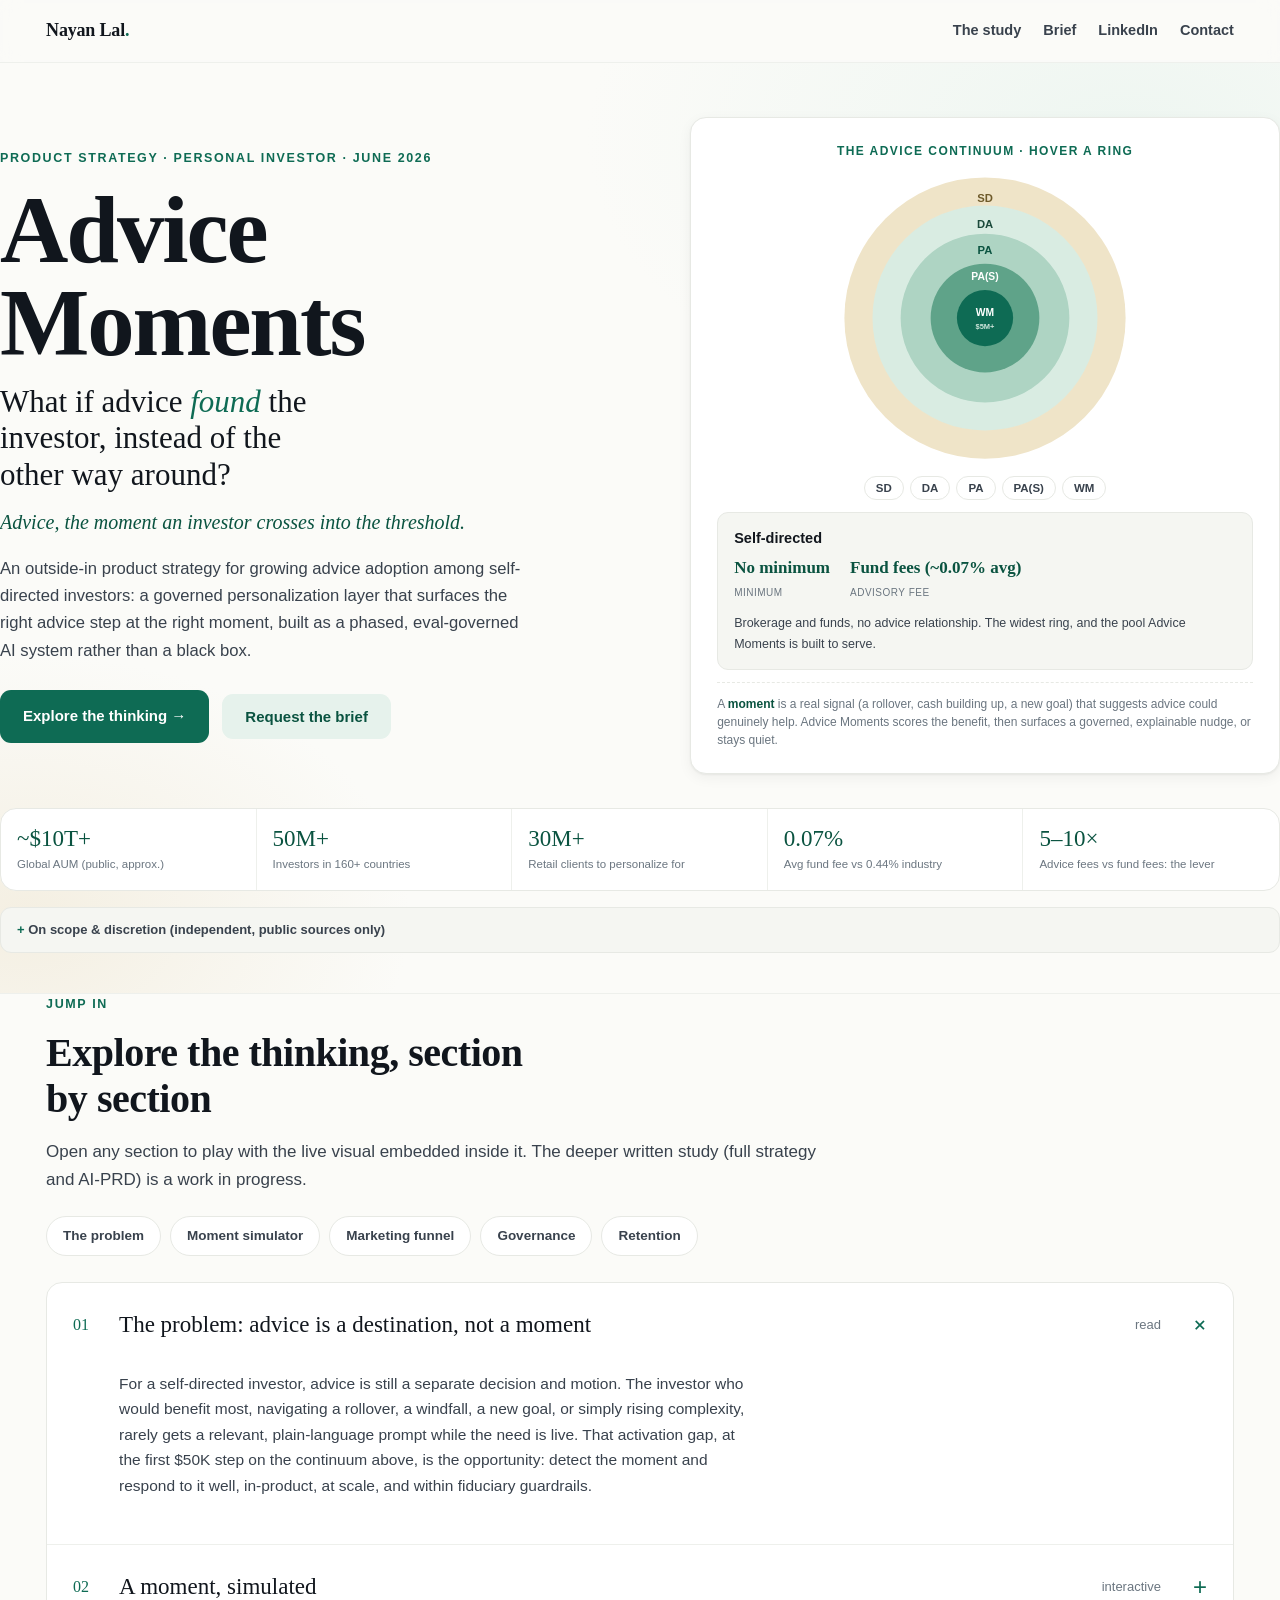
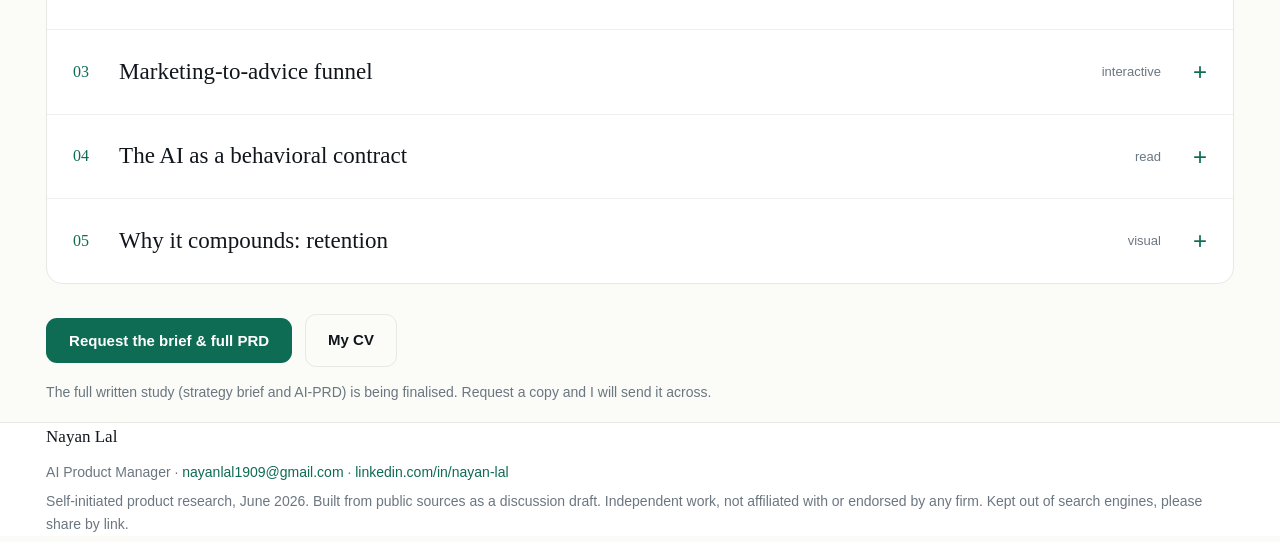
==== commit 87e7bd47: "Advice Moments v2: self-contained interactive landing in product_ideas/Advice_Moments_v2 - Filled wi" ====
--- a/index.html
+++ b/index.html
@@ -4,200 +4,17 @@
 <meta charset="utf-8" />
 <meta name="viewport" content="width=device-width, initial-scale=1" />
 <meta name="robots" content="noindex" />
-<title>Advice Moments · Nayan Lal · product strategy for Vanguard advice growth</title>
-<meta name="description" content="Advice Moments: an outside-in product strategy for growing advice adoption among self-directed Vanguard investors. Built from public sources as a discussion draft by Nayan Lal, AI Product Manager." />
-<link rel="stylesheet" href="./assets/site.css" />
+<title>Advice Moments · Nayan Lal</title>
+<link rel="canonical" href="./product_ideas/Advice_Moments_v2/" />
+<meta http-equiv="refresh" content="0; url=./product_ideas/Advice_Moments_v2/" />
+<script>location.replace('./product_ideas/Advice_Moments_v2/');</script>
 <style>
-  .hero{padding:64px 0 8px}
-  .hero .ident{display:flex;align-items:baseline;gap:10px;flex-wrap:wrap;margin-bottom:18px}
-  .hero .ident .role{font-size:13px;font-weight:700;letter-spacing:.10em;text-transform:uppercase;color:var(--accent)}
-  .hero .ident .sep{color:var(--faint)} .hero .ident .loc{font-size:13px;color:var(--muted)}
-  .hook{font-family:var(--serif);font-size:clamp(34px,5vw,58px);line-height:1.1;letter-spacing:-.015em;margin:0 0 16px;max-width:18ch}
-  .hook .em{color:var(--accent)}
-  .tagline{font-family:var(--serif);font-style:italic;font-size:clamp(18px,2vw,23px);color:var(--accent-ink);margin:0 0 10px}
-  .hsub{font-size:clamp(16px,1.6vw,18.5px);color:var(--ink-soft);max-width:60ch;margin:0 0 24px}
-  .hgrid{display:grid;grid-template-columns:1.25fr .75fr;gap:40px;align-items:center}
-  @media(max-width:880px){.hgrid{grid-template-columns:1fr;gap:26px}}
-  /* mini continuum teaser */
-  .mini{display:block;text-decoration:none;border:1px solid var(--line);border-radius:var(--r);background:var(--surface);padding:22px;box-shadow:var(--shadow-sm);transition:.15s}
-  .mini:hover{box-shadow:var(--shadow);border-color:#cfe6dc}
-  .mini svg{width:100%;max-width:230px;height:auto;display:block;margin:0 auto 10px}
-  .mini .cap{font-size:12.5px;color:var(--muted);text-align:center}
-  .mini .cap b{color:var(--accent-ink)}
-  /* stat band */
-  .stats{display:grid;grid-template-columns:repeat(5,1fr);border:1px solid var(--line);border-radius:var(--r);overflow:hidden;background:var(--surface);margin:30px 0 18px}
-  .stats .s{padding:16px 14px;border-right:1px solid var(--line-soft)}
-  .stats .s:last-child{border-right:none}
-  .stats .v{font-family:var(--serif);font-size:21px;color:var(--accent-ink);line-height:1.05}
-  .stats .l{font-size:11px;color:var(--muted);margin-top:6px;line-height:1.35}
-  @media(max-width:760px){.stats{grid-template-columns:repeat(2,1fr)}.stats .s{border-bottom:1px solid var(--line-soft)}}
-  /* jump pills */
-  .pills{display:flex;gap:9px;flex-wrap:wrap}
-  .pills a{font-size:13px;font-weight:600;color:var(--ink-soft);background:var(--surface);border:1px solid var(--line);border-radius:999px;padding:8px 15px;transition:.12s}
-  .pills a:hover{border-color:var(--accent);color:var(--accent-ink);background:var(--accent-soft)}
-  /* accordion */
-  .acc{border:1px solid var(--line);border-radius:var(--r);overflow:hidden;background:var(--surface)}
-  .acc details{border-bottom:1px solid var(--line-soft)}
-  .acc details:last-child{border-bottom:none}
-  .acc summary{cursor:pointer;list-style:none;display:flex;align-items:center;gap:16px;padding:20px 24px;transition:.12s}
-  .acc summary::-webkit-details-marker{display:none}
-  .acc summary:hover{background:var(--surface-2)}
-  .acc .ix{font-family:var(--serif);font-size:15px;color:var(--accent);min-width:26px}
-  .acc .st{font-family:var(--serif);font-size:20px;color:var(--ink);flex:1}
-  .acc .pl{color:var(--accent);font-size:22px;font-weight:400;transition:.2s}
-  .acc details[open] .pl{transform:rotate(45deg)}
-  .acc .panel{padding:0 24px 22px 66px}
-  .acc .panel p{font-size:15px;color:var(--ink-soft);margin:0 0 12px}
-  @media(max-width:560px){.acc .panel{padding:0 20px 20px 20px}.acc summary{padding:16px 18px}}
+  body{margin:0;font-family:-apple-system,BlinkMacSystemFont,"Segoe UI",Roboto,Helvetica,Arial,sans-serif;
+    background:#fbfbf8;color:#11161d;display:flex;min-height:100vh;align-items:center;justify-content:center;padding:40px;text-align:center}
+  a{color:#0e6b54;font-weight:600}
 </style>
 </head>
 <body>
-
-<header class="site-header">
-  <div class="wrap bar">
-    <div class="brand"><a href="./">Nayan Lal<span class="dot">.</span></a></div>
-    <nav class="navlinks">
-      <a href="./research/vanguard/">The study</a>
-      <a class="hide-sm" href="./research/vanguard/Nayan_Lal_Vanguard_Advice_Moments_Brief.pdf" target="_blank" rel="noopener">Brief</a>
-      <a href="https://www.linkedin.com/in/nayan-lal" target="_blank" rel="noopener">LinkedIn</a>
-      <a href="mailto:nayanlal1909@gmail.com">Contact</a>
-    </nav>
-  </div>
-</header>
-
-<main>
-  <section class="wrap hero">
-    <div class="ident reveal">
-      <span class="role">AI Product Manager</span><span class="sep">·</span>
-      <span class="loc">Product strategy · Vanguard Personal Investor · June 2026</span>
-    </div>
-    <div class="hgrid">
-      <div>
-        <h1 class="hook reveal">What if advice <span class="em">found</span> the investor, instead of the other way around?</h1>
-        <p class="tagline reveal">Advice Moments: advice, the moment an investor crosses into the threshold.</p>
-        <p class="hsub reveal">An outside-in product strategy for growing advice adoption among self-directed Vanguard investors: a governed personalization layer that surfaces the right advice step at the right moment, built as a phased, eval-governed AI system rather than a black box.</p>
-        <div class="btns reveal">
-          <a class="btn primary" href="./research/vanguard/">Explore the interactive study →</a>
-          <a class="btn ghost" href="./research/vanguard/Nayan_Lal_Vanguard_Advice_Moments_Brief.pdf" target="_blank" rel="noopener">Executive brief (PDF)</a>
-        </div>
-      </div>
-      <a class="mini reveal" href="./research/vanguard/#continuum" aria-label="The advice continuum, interactive in the study">
-        <svg viewBox="0 0 240 240" xmlns="http://www.w3.org/2000/svg" role="img" aria-label="Concentric advice continuum">
-          <circle cx="120" cy="120" r="112" fill="#efe4c8"></circle>
-          <circle cx="120" cy="120" r="90"  fill="#d9ece2"></circle>
-          <circle cx="120" cy="120" r="67"  fill="#aed4c3"></circle>
-          <circle cx="120" cy="120" r="43"  fill="#5fa389"></circle>
-          <circle cx="120" cy="120" r="22"  fill="#0e6b54"></circle>
-          <g text-anchor="middle" font-weight="700" font-family="-apple-system,Segoe UI,Roboto,sans-serif">
-            <text x="120" y="26" font-size="10" fill="#6e5a2a">SD</text>
-            <text x="120" y="47" font-size="10" fill="#1b4a3b">DA</text>
-            <text x="120" y="71" font-size="10" fill="#0a5340">PA</text>
-            <text x="120" y="93" font-size="9" fill="#ffffff">PA(S)</text>
-            <text x="120" y="124" font-size="9" fill="#ffffff">WM</text>
-          </g>
-        </svg>
-        <div class="cap">The advice continuum, from self-directed to <b>$5M+</b> wealth. <b>Open the interactive version →</b></div>
-      </a>
-    </div>
-
-    <div class="stats reveal">
-      <div class="s"><div class="v">~$10T+</div><div class="l">Global AUM (public, approx.)</div></div>
-      <div class="s"><div class="v">50M+</div><div class="l">Investors in 160+ countries</div></div>
-      <div class="s"><div class="v">30M+</div><div class="l">Retail clients to personalize for</div></div>
-      <div class="s"><div class="v">0.07%</div><div class="l">Avg fund fee vs 0.44% industry</div></div>
-      <div class="s"><div class="v">5–10×</div><div class="l">Advice fees vs fund fees: the lever</div></div>
-    </div>
-    <details class="disc-c reveal">
-      <summary>On scope &amp; discretion (independent, public sources only)</summary>
-      <div class="body">An independent thinking exercise built entirely from publicly available information. Not affiliated with, endorsed by, or based on any confidential information from Vanguard. Thresholds and fees are public; proportions and illustrative figures are directional, meant to frame a conversation.</div>
-    </details>
-  </section>
-
-  <hr class="hr" />
-
-  <section class="wrap section">
-    <p class="eyebrow reveal">Jump in</p>
-    <h2 class="reveal" style="max-width:24ch">Explore the thinking, section by section</h2>
-    <p class="read reveal" style="margin-left:0;margin-bottom:22px">Each opens the matching section of the interactive study, with live visuals you can play with.</p>
-    <div class="pills reveal" style="margin-bottom:30px">
-      <a href="./research/vanguard/#problem">The problem</a>
-      <a href="./research/vanguard/#continuum">Advice continuum</a>
-      <a href="./research/vanguard/#approach">The approach</a>
-      <a href="./research/vanguard/#try">Moment simulator</a>
-      <a href="./research/vanguard/#funnel">Marketing funnel</a>
-      <a href="./research/vanguard/#roadmap">Roadmap</a>
-      <a href="./research/vanguard/#contract">Governance</a>
-      <a href="./research/vanguard/#metrics">Metrics</a>
-      <a href="./research/vanguard/#churn">Retention</a>
-    </div>
-
-    <div class="acc reveal">
-      <details open>
-        <summary><span class="ix">01</span><span class="st">The advice continuum, as a target</span><span class="pl">+</span></summary>
-        <div class="panel">
-          <p>The self-directed majority forms the wide outer ring; clients thin out and assets concentrate toward the centre, where wealth relationships sit above $5M. The activation gap at the first $50K step is where Advice Moments works.</p>
-          <a class="btn line" href="./research/vanguard/#continuum">Open the interactive continuum →</a>
-        </div>
-      </details>
-      <details>
-        <summary><span class="ix">02</span><span class="st">A moment, simulated</span><span class="pl">+</span></summary>
-        <div class="panel">
-          <p>Drag an investor's balance and pick a life event. Watch eligibility cross Vanguard's real public thresholds ($50K / $500K / $5M) and the governed nudge fire, or deliberately suppress itself below the benefit threshold.</p>
-          <a class="btn line" href="./research/vanguard/#try">Try the simulator →</a>
-        </div>
-      </details>
-      <details>
-        <summary><span class="ix">03</span><span class="st">Marketing-to-advice funnel</span><span class="pl">+</span></summary>
-        <div class="panel">
-          <p>The operating view in the team's own language: MGL → MQL → inbound advisor call → implementations, split across DA / PA / PAS. The campaign-measurement layer I have built and instrumented before.</p>
-          <a class="btn line" href="./research/vanguard/#funnel">Open the funnel →</a>
-        </div>
-      </details>
-      <details>
-        <summary><span class="ix">04</span><span class="st">The AI as a behavioral contract</span><span class="pl">+</span></summary>
-        <div class="panel">
-          <p>Eval-driven acceptance thresholds, failure modes with detection and recovery, and Reg BI / fiduciary / EU AI Act-style governance. The part most specs skip, and the one a regulated, fiduciary product needs most.</p>
-          <a class="btn line" href="./research/vanguard/#contract">Open governance →</a>
-        </div>
-      </details>
-      <details>
-        <summary><span class="ix">05</span><span class="st">Why it compounds: retention</span><span class="pl">+</span></summary>
-        <div class="panel">
-          <p>Advised relationships churn far less than self-directed accounts, so every appropriate match also lifts retention. A churn-propensity model can flag at-risk relationships for proactive outreach.</p>
-          <a class="btn line" href="./research/vanguard/#churn">See the retention view →</a>
-        </div>
-      </details>
-    </div>
-  </section>
-
-  <hr class="hr" />
-
-  <section class="wrap section--tight">
-    <div class="btns reveal">
-      <a class="btn primary" href="./research/vanguard/">Open the full study →</a>
-      <a class="btn ghost" href="./research/vanguard/Nayan_Lal_Vanguard_Advice_Moments_PRD.pdf" target="_blank" rel="noopener">Full AI-PRD (PDF)</a>
-      <a class="btn line" href="./research/vanguard/v1/">View the previous version</a>
-    </div>
-  </section>
-</main>
-
-<footer class="site-footer">
-  <div class="wrap">
-    <p style="color:var(--ink);font-family:var(--serif);font-size:17px;margin-bottom:10px">Nayan Lal</p>
-    <p>AI Product Manager · <a href="mailto:nayanlal1909@gmail.com">nayanlal1909@gmail.com</a> · <a href="https://www.linkedin.com/in/nayan-lal" target="_blank" rel="noopener">linkedin.com/in/nayan-lal</a></p>
-    <p>Self-initiated product research, June 2026. Built from public sources as a discussion draft. Independent work, not affiliated with or endorsed by any company discussed. Kept out of search engines, please share by link.</p>
-  </div>
-</footer>
-
-<script>
-  (function(){
-    var els=document.querySelectorAll('.reveal');
-    if('IntersectionObserver' in window){
-      var io=new IntersectionObserver(function(es){es.forEach(function(e){if(e.isIntersecting){e.target.classList.add('in');io.unobserve(e.target);}});},{threshold:0.01,rootMargin:'0px 0px -6% 0px'});
-      els.forEach(function(e){io.observe(e)});
-      setTimeout(function(){els.forEach(function(e){if(e.getBoundingClientRect().top<window.innerHeight){e.classList.add('in');}});},1200);
-    } else { els.forEach(function(e){e.classList.add('in')}); }
-  })();
-</script>
+  <p>Opening <a href="./product_ideas/Advice_Moments_v2/">Advice Moments</a>…</p>
 </body>
 </html>
